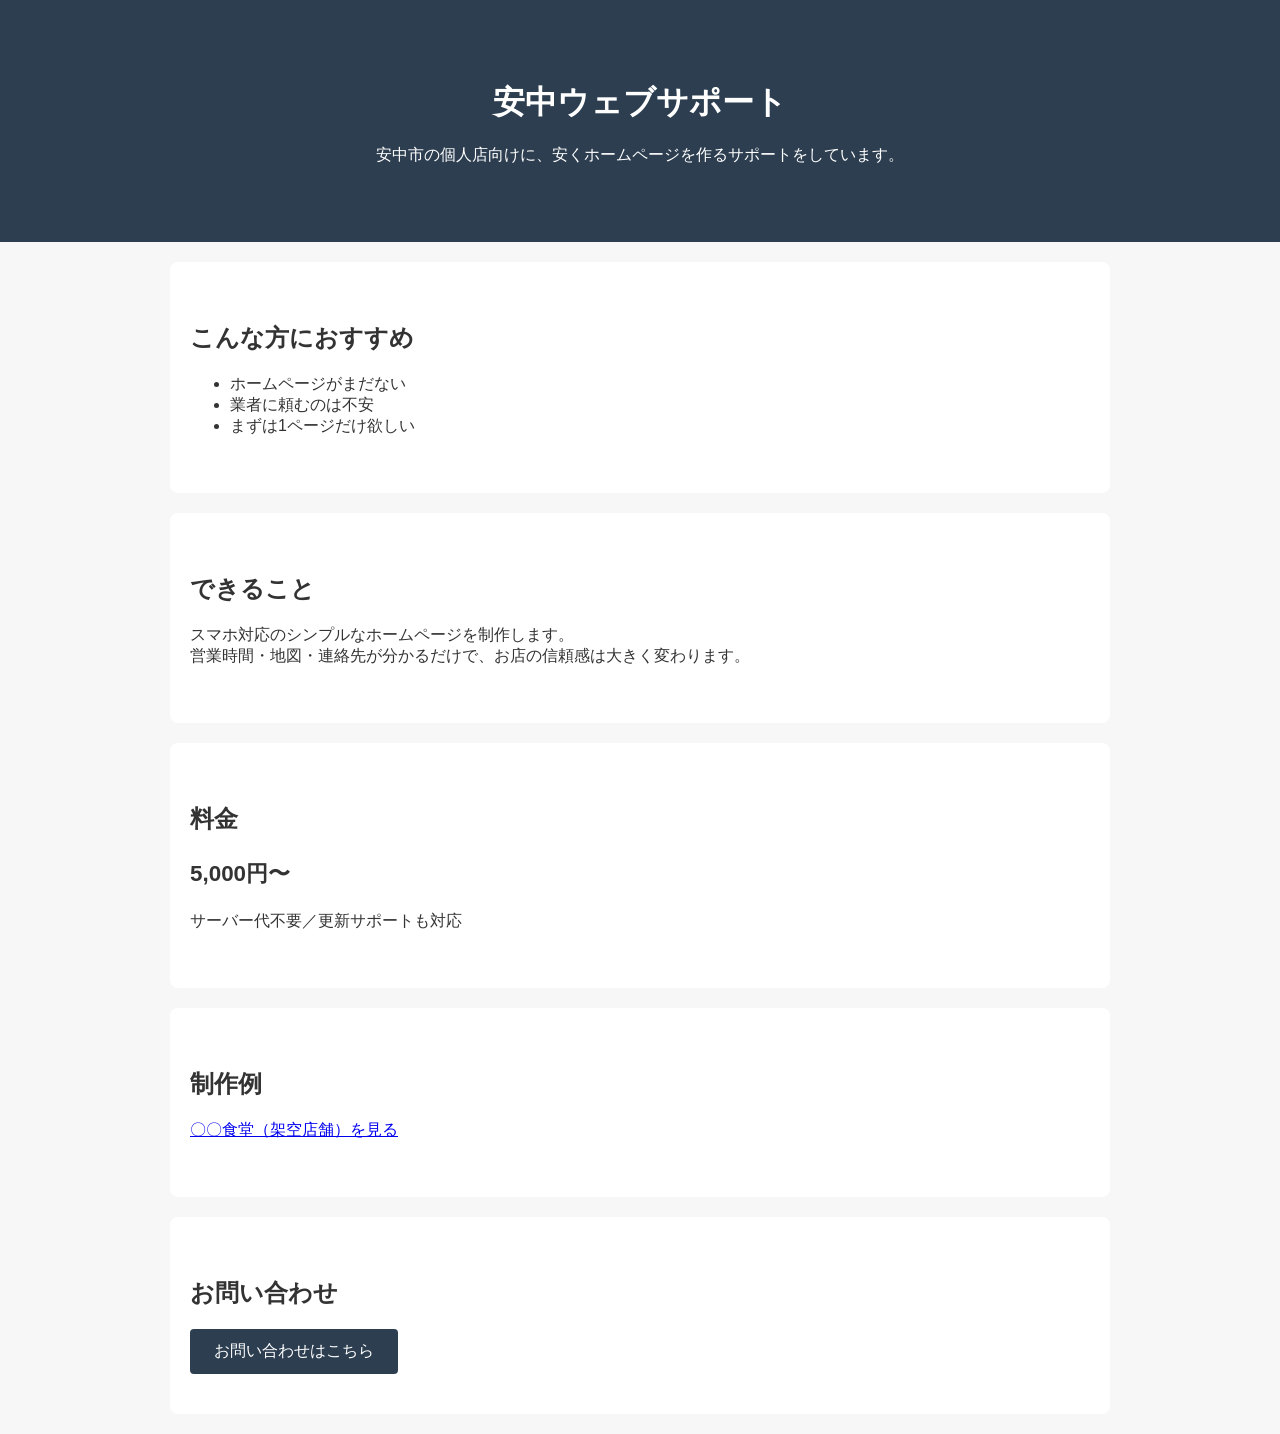
==== index.html @ d66e2549 "Add initial structure for Japanese support website" ====
<!DOCTYPE html>
<html lang="ja">
<head>
  <meta charset="UTF-8">
  <meta name="viewport" content="width=device-width, initial-scale=1.0">
  <title>地域密着ホームページサポート</title>
 <style>
  body {
    font-family: "Hiragino Kaku Gothic ProN", "Noto Sans JP", sans-serif;
    margin: 0;
    background: #f7f7f7;
    color: #333;
  }
  header {
    background: #2c3e50;
    color: #fff;
    padding: 60px 20px;
    text-align: center;
  }
  section {
    background: #fff;
    margin: 20px auto;
    padding: 40px 20px;
    max-width: 900px;
    border-radius: 8px;
  }
  h1, h2 {
    margin-bottom: 20px;
  }
  .btn {
    display: inline-block;
    padding: 12px 24px;
    background: #2c3e50;
    color: #fff;
    text-decoration: none;
    border-radius: 4px;
  }
  .price {
    font-size: 1.4em;
    font-weight: bold;
  }
</style>

</head>
<body>

<header>
  <h1>安中ウェブサポート</h1>
  <p>安中市の個人店向けに、安くホームページを作るサポートをしています。</p>
</header>

<section>
  <h2>こんな方におすすめ</h2>
  <ul>
    <li>ホームページがまだない</li>
    <li>業者に頼むのは不安</li>
    <li>まずは1ページだけ欲しい</li>
  </ul>
</section>

<section>
  <h2>できること</h2>
  <p>
    スマホ対応のシンプルなホームページを制作します。<br>
    営業時間・地図・連絡先が分かるだけで、お店の信頼感は大きく変わります。
  </p>
</section>

<section>
  <h2>料金</h2>
  <p class="price">5,000円〜</p>
  <p>サーバー代不要／更新サポートも対応</p>
</section>

  <section>
  <h2>制作例</h2>
  <p>
    <a href="sample.html">〇〇食堂（架空店舗）を見る</a>
  </p>
</section>

<section>
  <h2>お問い合わせ</h2>
  <a class="btn" href="#">お問い合わせはこちら</a>
</section>


</body>
</html>
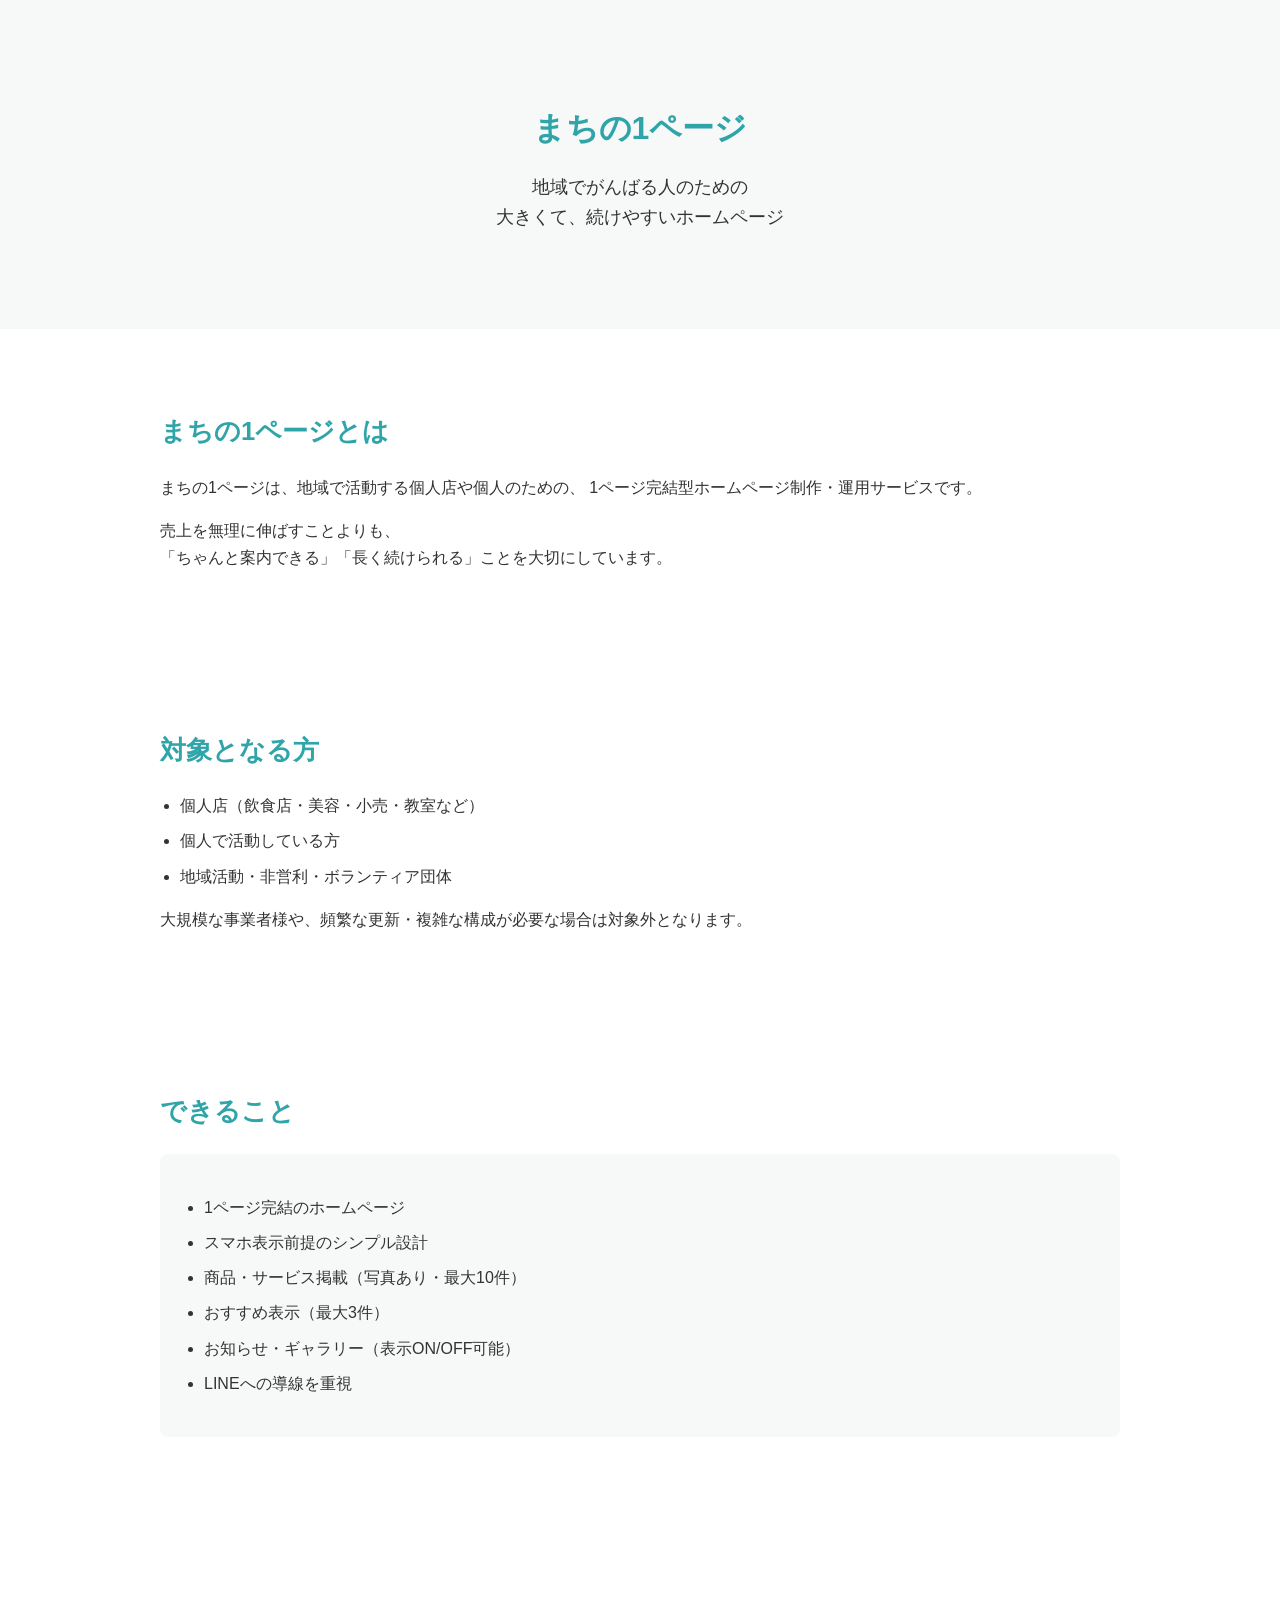
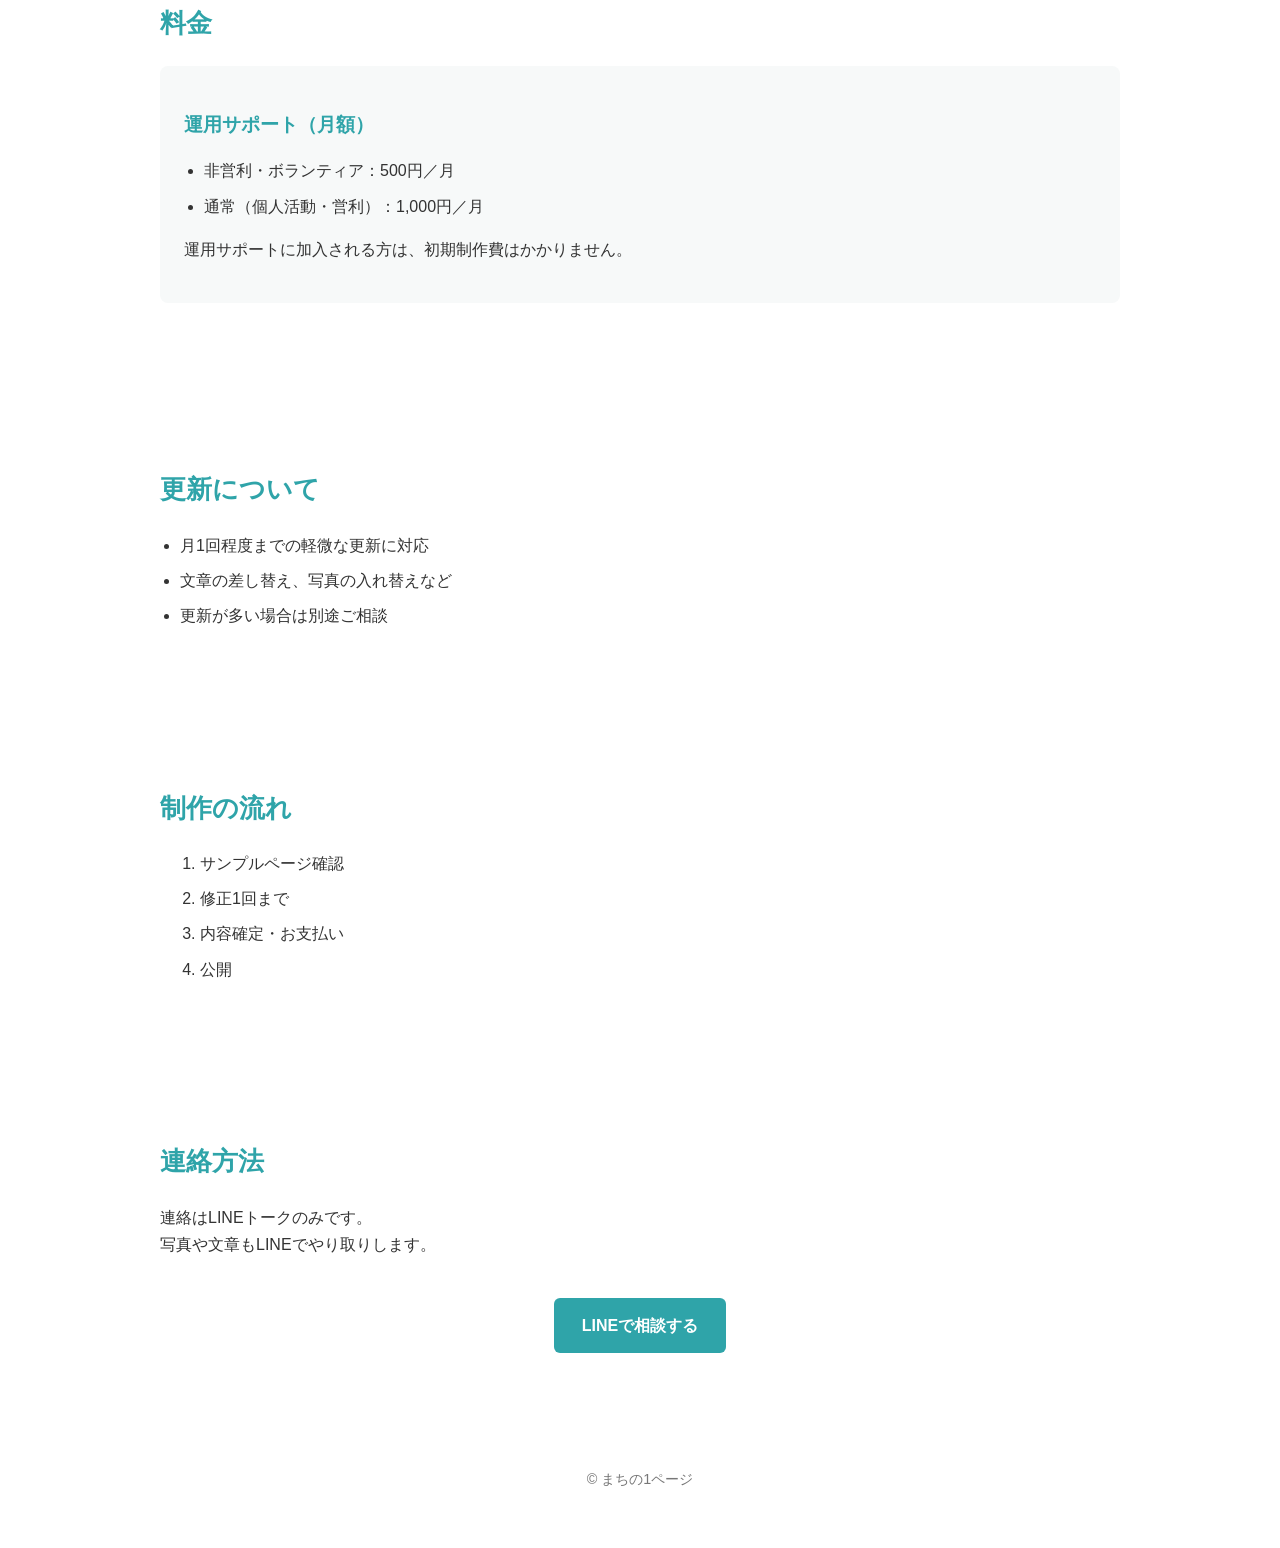
==== commit 59cdb2a2: "Update index.html" ====
--- a/index.html
+++ b/index.html
@@ -3,87 +3,206 @@
 <head>
   <meta charset="UTF-8">
   <meta name="viewport" content="width=device-width, initial-scale=1.0">
-  <title>地域密着ホームページサポート</title>
- <style>
-  body {
-    font-family: "Hiragino Kaku Gothic ProN", "Noto Sans JP", sans-serif;
-    margin: 0;
-    background: #f7f7f7;
-    color: #333;
-  }
-  header {
-    background: #2c3e50;
-    color: #fff;
-    padding: 60px 20px;
-    text-align: center;
-  }
-  section {
-    background: #fff;
-    margin: 20px auto;
-    padding: 40px 20px;
-    max-width: 900px;
-    border-radius: 8px;
-  }
-  h1, h2 {
-    margin-bottom: 20px;
-  }
-  .btn {
-    display: inline-block;
-    padding: 12px 24px;
-    background: #2c3e50;
-    color: #fff;
-    text-decoration: none;
-    border-radius: 4px;
-  }
-  .price {
-    font-size: 1.4em;
-    font-weight: bold;
-  }
-</style>
-
+  <title>まちの1ページ｜地域でがんばる人のための小さなホームページ</title>
+  <meta name="description" content="まちの1ページは、地域でがんばる個人店や個人活動のための、1ページ完結型ホームページ制作・運用サービスです。">
+  <style>
+    :root {
+      --main-color: #2FA4A9;
+      --text-color: #333;
+      --bg-color: #ffffff;
+      --sub-bg: #f7f9f9;
+    }
+
+    body {
+      margin: 0;
+      font-family: -apple-system, BlinkMacSystemFont, "Helvetica Neue", Arial, sans-serif;
+      color: var(--text-color);
+      background: var(--bg-color);
+      line-height: 1.7;
+    }
+
+    section {
+      padding: 60px 20px;
+      max-width: 960px;
+      margin: 0 auto;
+    }
+
+    h1, h2 {
+      color: var(--main-color);
+      margin-bottom: 20px;
+    }
+
+    h1 {
+      font-size: 2rem;
+    }
+
+    h2 {
+      font-size: 1.6rem;
+    }
+
+    p {
+      margin-bottom: 16px;
+    }
+
+    .hero {
+      background: var(--sub-bg);
+      text-align: center;
+      padding: 80px 20px;
+    }
+
+    .hero h1 {
+      margin-bottom: 10px;
+    }
+
+    .hero p {
+      font-size: 1.1rem;
+    }
+
+    .box {
+      background: var(--sub-bg);
+      padding: 24px;
+      border-radius: 8px;
+      margin-bottom: 24px;
+    }
+
+    ul {
+      padding-left: 20px;
+    }
+
+    li {
+      margin-bottom: 8px;
+    }
+
+    .price {
+      font-size: 1.2rem;
+      font-weight: bold;
+      color: var(--main-color);
+    }
+
+    .cta {
+      text-align: center;
+      margin-top: 40px;
+    }
+
+    .cta a {
+      display: inline-block;
+      padding: 14px 28px;
+      background: var(--main-color);
+      color: #fff;
+      text-decoration: none;
+      border-radius: 6px;
+      font-weight: bold;
+    }
+
+    footer {
+      text-align: center;
+      padding: 40px 20px;
+      font-size: 0.9rem;
+      color: #777;
+    }
+  </style>
 </head>
 <body>
 
-<header>
-  <h1>安中ウェブサポート</h1>
-  <p>安中市の個人店向けに、安くホームページを作るサポートをしています。</p>
-</header>
-
-<section>
-  <h2>こんな方におすすめ</h2>
-  <ul>
-    <li>ホームページがまだない</li>
-    <li>業者に頼むのは不安</li>
-    <li>まずは1ページだけ欲しい</li>
-  </ul>
-</section>
-
-<section>
-  <h2>できること</h2>
-  <p>
-    スマホ対応のシンプルなホームページを制作します。<br>
-    営業時間・地図・連絡先が分かるだけで、お店の信頼感は大きく変わります。
-  </p>
-</section>
-
-<section>
-  <h2>料金</h2>
-  <p class="price">5,000円〜</p>
-  <p>サーバー代不要／更新サポートも対応</p>
-</section>
-
-  <section>
-  <h2>制作例</h2>
-  <p>
-    <a href="sample.html">〇〇食堂（架空店舗）を見る</a>
-  </p>
-</section>
-
-<section>
-  <h2>お問い合わせ</h2>
-  <a class="btn" href="#">お問い合わせはこちら</a>
-</section>
-
+  <!-- ヒーロー -->
+  <div class="hero">
+    <h1>まちの1ページ</h1>
+    <p>地域でがんばる人のための<br>大きくて、続けやすいホームページ</p>
+  </div>
+
+  <!-- サービス概要 -->
+  <section>
+    <h2>まちの1ページとは</h2>
+    <p>
+      まちの1ページは、地域で活動する個人店や個人のための、
+      1ページ完結型ホームページ制作・運用サービスです。
+    </p>
+    <p>
+      売上を無理に伸ばすことよりも、<br>
+      「ちゃんと案内できる」「長く続けられる」ことを大切にしています。
+    </p>
+  </section>
+
+  <!-- 対象 -->
+  <section>
+    <h2>対象となる方</h2>
+    <ul>
+      <li>個人店（飲食店・美容・小売・教室など）</li>
+      <li>個人で活動している方</li>
+      <li>地域活動・非営利・ボランティア団体</li>
+    </ul>
+    <p>
+      大規模な事業者様や、頻繁な更新・複雑な構成が必要な場合は対象外となります。
+    </p>
+  </section>
+
+  <!-- 内容 -->
+  <section>
+    <h2>できること</h2>
+    <div class="box">
+      <ul>
+        <li>1ページ完結のホームページ</li>
+        <li>スマホ表示前提のシンプル設計</li>
+        <li>商品・サービス掲載（写真あり・最大10件）</li>
+        <li>おすすめ表示（最大3件）</li>
+        <li>お知らせ・ギャラリー（表示ON/OFF可能）</li>
+        <li>LINEへの導線を重視</li>
+      </ul>
+    </div>
+  </section>
+
+  <!-- 料金 -->
+  <section>
+    <h2>料金</h2>
+    <div class="box">
+      <p class="price">運用サポート（月額）</p>
+      <ul>
+        <li>非営利・ボランティア：500円／月</li>
+        <li>通常（個人活動・営利）：1,000円／月</li>
+      </ul>
+      <p>
+        運用サポートに加入される方は、初期制作費はかかりません。
+      </p>
+    </div>
+  </section>
+
+  <!-- 更新 -->
+  <section>
+    <h2>更新について</h2>
+    <ul>
+      <li>月1回程度までの軽微な更新に対応</li>
+      <li>文章の差し替え、写真の入れ替えなど</li>
+      <li>更新が多い場合は別途ご相談</li>
+    </ul>
+  </section>
+
+  <!-- 流れ -->
+  <section>
+    <h2>制作の流れ</h2>
+    <ol>
+      <li>サンプルページ確認</li>
+      <li>修正1回まで</li>
+      <li>内容確定・お支払い</li>
+      <li>公開</li>
+    </ol>
+  </section>
+
+  <!-- 連絡 -->
+  <section>
+    <h2>連絡方法</h2>
+    <p>
+      連絡はLINEトークのみです。<br>
+      写真や文章もLINEでやり取りします。
+    </p>
+
+    <div class="cta">
+      <a href="#">LINEで相談する</a>
+    </div>
+  </section>
+
+  <footer>
+    <p>© まちの1ページ</p>
+  </footer>
 
 </body>
-</html>
+</html>
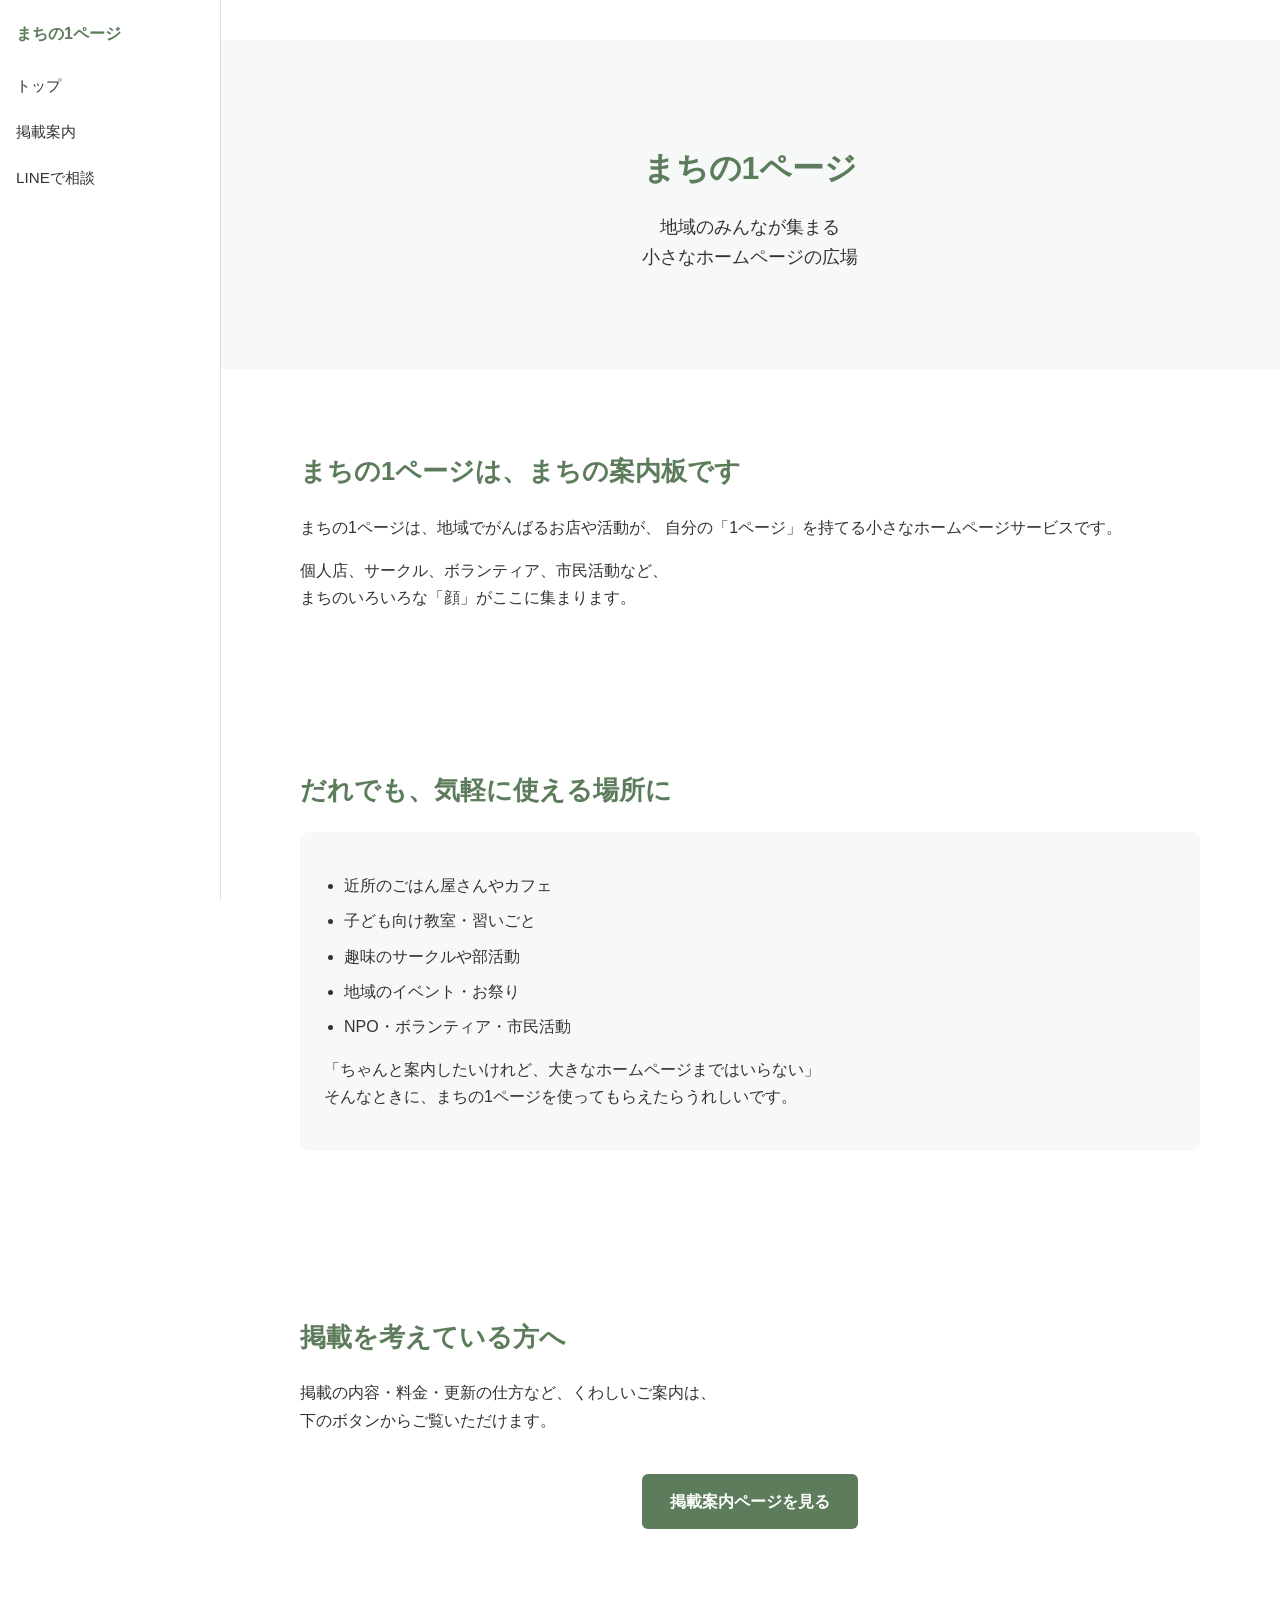
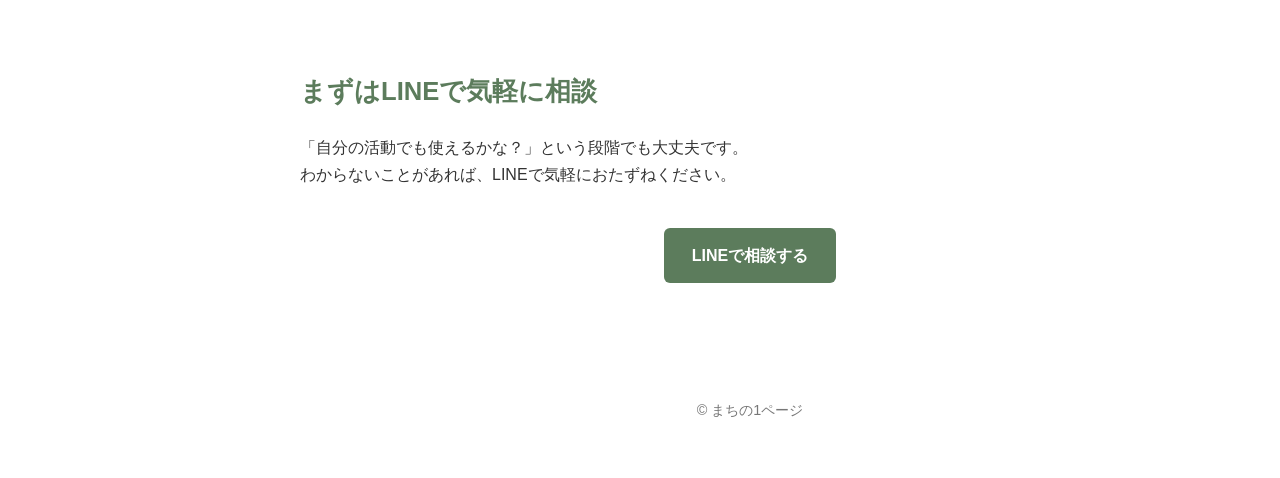
==== commit c20dae4f: "レスポンシブ" ====
--- a/index.html
+++ b/index.html
@@ -3,198 +3,86 @@
 <head>
   <meta charset="UTF-8">
   <meta name="viewport" content="width=device-width, initial-scale=1.0">
-  <title>まちの1ページ｜地域でがんばる人のための小さなホームページ</title>
-  <meta name="description" content="まちの1ページは、地域でがんばる個人店や個人活動のための、1ページ完結型ホームページ制作・運用サービスです。">
-  <style>
-    :root {
-      --main-color: #2FA4A9;
-      --text-color: #333;
-      --bg-color: #ffffff;
-      --sub-bg: #f7f9f9;
-    }
-
-    body {
-      margin: 0;
-      font-family: -apple-system, BlinkMacSystemFont, "Helvetica Neue", Arial, sans-serif;
-      color: var(--text-color);
-      background: var(--bg-color);
-      line-height: 1.7;
-    }
-
-    section {
-      padding: 60px 20px;
-      max-width: 960px;
-      margin: 0 auto;
-    }
-
-    h1, h2 {
-      color: var(--main-color);
-      margin-bottom: 20px;
-    }
-
-    h1 {
-      font-size: 2rem;
-    }
-
-    h2 {
-      font-size: 1.6rem;
-    }
-
-    p {
-      margin-bottom: 16px;
-    }
-
-    .hero {
-      background: var(--sub-bg);
-      text-align: center;
-      padding: 80px 20px;
-    }
-
-    .hero h1 {
-      margin-bottom: 10px;
-    }
-
-    .hero p {
-      font-size: 1.1rem;
-    }
-
-    .box {
-      background: var(--sub-bg);
-      padding: 24px;
-      border-radius: 8px;
-      margin-bottom: 24px;
-    }
-
-    ul {
-      padding-left: 20px;
-    }
-
-    li {
-      margin-bottom: 8px;
-    }
-
-    .price {
-      font-size: 1.2rem;
-      font-weight: bold;
-      color: var(--main-color);
-    }
-
-    .cta {
-      text-align: center;
-      margin-top: 40px;
-    }
-
-    .cta a {
-      display: inline-block;
-      padding: 14px 28px;
-      background: var(--main-color);
-      color: #fff;
-      text-decoration: none;
-      border-radius: 6px;
-      font-weight: bold;
-    }
-
-    footer {
-      text-align: center;
-      padding: 40px 20px;
-      font-size: 0.9rem;
-      color: #777;
-    }
-  </style>
+  <link rel="stylesheet" href="style.css">
+  <title>まちの1ページ｜地域のお店や活動の紹介ページ</title>
+  <meta name="description" content="まちの1ページは、地域でがんばる個人店・活動・サークルなど、まちのみんなの小さなホームページが集まる場所です。">
 </head>
 <body>
+  <header class="site-header">
+    <div class="site-header__inner">
+      <div class="site-logo">
+        <a href="index.html">まちの1ページ</a>
+      </div>
+      <button class="menu-toggle" aria-label="メニューを開く・閉じる" aria-expanded="false">
+        <span></span>
+        <span></span>
+        <span></span>
+      </button>
+      <nav class="site-nav">
+        <a href="index.html">トップ</a>
+        <a href="guide.html">掲載案内</a>
+        <a href="#contact">LINEで相談</a>
+      </nav>
+    </div>
+  </header>
 
-  <!-- ヒーロー -->
+  <div class="page-content">
+  <!-- ヒーロー：地域のみんなの入口 -->
   <div class="hero">
     <h1>まちの1ページ</h1>
-    <p>地域でがんばる人のための<br>大きくて、続けやすいホームページ</p>
+    <p>地域のみんなが集まる<br>小さなホームページの広場</p>
   </div>
 
-  <!-- サービス概要 -->
+  <!-- このサイトについて -->
   <section>
-    <h2>まちの1ページとは</h2>
+    <h2>まちの1ページは、まちの案内板です</h2>
     <p>
-      まちの1ページは、地域で活動する個人店や個人のための、
-      1ページ完結型ホームページ制作・運用サービスです。
+      まちの1ページは、地域でがんばるお店や活動が、
+      自分の「1ページ」を持てる小さなホームページサービスです。
     </p>
     <p>
-      売上を無理に伸ばすことよりも、<br>
-      「ちゃんと案内できる」「長く続けられる」ことを大切にしています。
+      個人店、サークル、ボランティア、市民活動など、<br>
+      まちのいろいろな「顔」がここに集まります。
     </p>
   </section>
 
-  <!-- 対象 -->
+  <!-- こんな人たちが使えます -->
   <section>
-    <h2>対象となる方</h2>
-    <ul>
-      <li>個人店（飲食店・美容・小売・教室など）</li>
-      <li>個人で活動している方</li>
-      <li>地域活動・非営利・ボランティア団体</li>
-    </ul>
-    <p>
-      大規模な事業者様や、頻繁な更新・複雑な構成が必要な場合は対象外となります。
-    </p>
-  </section>
-
-  <!-- 内容 -->
-  <section>
-    <h2>できること</h2>
+    <h2>だれでも、気軽に使える場所に</h2>
     <div class="box">
       <ul>
-        <li>1ページ完結のホームページ</li>
-        <li>スマホ表示前提のシンプル設計</li>
-        <li>商品・サービス掲載（写真あり・最大10件）</li>
-        <li>おすすめ表示（最大3件）</li>
-        <li>お知らせ・ギャラリー（表示ON/OFF可能）</li>
-        <li>LINEへの導線を重視</li>
-      </ul>
-    </div>
-  </section>
-
-  <!-- 料金 -->
-  <section>
-    <h2>料金</h2>
-    <div class="box">
-      <p class="price">運用サポート（月額）</p>
-      <ul>
-        <li>非営利・ボランティア：500円／月</li>
-        <li>通常（個人活動・営利）：1,000円／月</li>
+        <li>近所のごはん屋さんやカフェ</li>
+        <li>子ども向け教室・習いごと</li>
+        <li>趣味のサークルや部活動</li>
+        <li>地域のイベント・お祭り</li>
+        <li>NPO・ボランティア・市民活動</li>
       </ul>
       <p>
-        運用サポートに加入される方は、初期制作費はかかりません。
+        「ちゃんと案内したいけれど、大きなホームページまではいらない」<br>
+        そんなときに、まちの1ページを使ってもらえたらうれしいです。
       </p>
     </div>
   </section>
 
-  <!-- 更新 -->
+  <!-- 掲載したい方へ（案内ページへの導線） -->
   <section>
-    <h2>更新について</h2>
-    <ul>
-      <li>月1回程度までの軽微な更新に対応</li>
-      <li>文章の差し替え、写真の入れ替えなど</li>
-      <li>更新が多い場合は別途ご相談</li>
-    </ul>
+    <h2>掲載を考えている方へ</h2>
+    <p>
+      掲載の内容・料金・更新の仕方など、くわしいご案内は、<br>
+      下のボタンからご覧いただけます。
+    </p>
+    <div class="cta">
+      <a href="guide.html">掲載案内ページを見る</a>
+    </div>
   </section>
 
-  <!-- 流れ -->
-  <section>
-    <h2>制作の流れ</h2>
-    <ol>
-      <li>サンプルページ確認</li>
-      <li>修正1回まで</li>
-      <li>内容確定・お支払い</li>
-      <li>公開</li>
-    </ol>
-  </section>
-
-  <!-- 連絡 -->
-  <section>
-    <h2>連絡方法</h2>
+  <!-- 連絡方法：TOPにも軽く載せる -->
+  <section id="contact">
+    <h2>まずはLINEで気軽に相談</h2>
     <p>
-      連絡はLINEトークのみです。<br>
-      写真や文章もLINEでやり取りします。
+      「自分の活動でも使えるかな？」という段階でも大丈夫です。<br>
+      わからないことがあれば、LINEで気軽におたずねください。
     </p>
-
     <div class="cta">
       <a href="#">LINEで相談する</a>
     </div>
@@ -204,5 +92,17 @@
     <p>© まちの1ページ</p>
   </footer>
 
+  </div>
+  <script>
+    (function () {
+      var button = document.querySelector('.menu-toggle');
+      var body = document.body;
+      if (!button) return;
+      button.addEventListener('click', function () {
+        var isOpen = body.classList.toggle('nav-open');
+        button.setAttribute('aria-expanded', isOpen ? 'true' : 'false');
+      });
+    })();
+  </script>
 </body>
 </html>
--- a/style.css
+++ b/style.css
@@ -0,0 +1,216 @@
+:root {
+  --main-color: #5c7c5c;
+  --text-color: #333;
+  --bg-color: #ffffff;
+  --sub-bg: #f7f9f9;
+}
+
+body {
+  margin: 0;
+  font-family: -apple-system, BlinkMacSystemFont, "Helvetica Neue", Arial, sans-serif;
+  color: var(--text-color);
+  background: var(--bg-color);
+  line-height: 1.7;
+}
+
+/* 共通レイアウト */
+.site-header {
+  position: fixed;
+  top: 0;
+  left: 0;
+  right: 0;
+  z-index: 100;
+  background: #ffffff;
+  border-bottom: 1px solid #e0e0e0;
+}
+
+.site-header__inner {
+  max-width: 960px;
+  margin: 0 auto;
+  padding: 10px 16px;
+  display: flex;
+  align-items: center;
+  justify-content: space-between;
+}
+
+.site-logo a {
+  font-weight: bold;
+  color: var(--main-color);
+  text-decoration: none;
+}
+
+.menu-toggle {
+  width: 36px;
+  height: 32px;
+  border: none;
+  background: transparent;
+  padding: 0;
+  display: flex;
+  flex-direction: column;
+  justify-content: center;
+  gap: 5px;
+  cursor: pointer;
+}
+
+.menu-toggle span {
+  display: block;
+  height: 2px;
+  background: var(--text-color);
+  border-radius: 1px;
+}
+
+.site-nav {
+  position: absolute;
+  top: 100%;
+  right: 0;
+  left: 0;
+  background: #ffffff;
+  border-bottom: 1px solid #e0e0e0;
+  display: none;
+}
+
+.site-nav a {
+  display: block;
+  padding: 12px 16px;
+  border-top: 1px solid #f0f0f0;
+  color: var(--text-color);
+  text-decoration: none;
+  font-size: 0.95rem;
+}
+
+.site-nav a:hover {
+  background: var(--sub-bg);
+}
+
+body.nav-open .site-nav {
+  display: block;
+}
+
+/* コンテンツ余白（ヘッダー分のマージン） */
+.page-content {
+  padding-top: 70px;
+}
+
+section {
+  padding: 60px 20px;
+  max-width: 960px;
+  margin: 0 auto;
+}
+
+h1, h2 {
+  color: var(--main-color);
+  margin-bottom: 20px;
+}
+
+h1 {
+  font-size: 2rem;
+}
+
+h2 {
+  font-size: 1.6rem;
+}
+
+p {
+  margin-bottom: 16px;
+}
+
+.hero {
+  background: var(--sub-bg);
+  text-align: center;
+  padding: 80px 20px;
+}
+
+.hero h1 {
+  margin-bottom: 10px;
+}
+
+.hero p {
+  font-size: 1.1rem;
+}
+
+.box {
+  background: var(--sub-bg);
+  padding: 24px;
+  border-radius: 8px;
+  margin-bottom: 24px;
+}
+
+ul {
+  padding-left: 20px;
+}
+
+li {
+  margin-bottom: 8px;
+}
+
+.price {
+  font-size: 1.2rem;
+  font-weight: bold;
+  color: var(--main-color);
+}
+
+.cta {
+  text-align: center;
+  margin-top: 40px;
+}
+
+.cta a {
+  display: inline-block;
+  padding: 14px 28px;
+  background: var(--main-color);
+  color: #fff;
+  text-decoration: none;
+  border-radius: 6px;
+  font-weight: bold;
+}
+
+footer {
+  text-align: center;
+  padding: 40px 20px;
+  font-size: 0.9rem;
+  color: #777;
+}
+
+/* PCレイアウト（左側固定メニュー） */
+@media (min-width: 960px) {
+  .site-header {
+    top: 0;
+    bottom: 0;
+    width: 220px;
+    border-bottom: none;
+    border-right: 1px solid #e0e0e0;
+  }
+
+  .site-header__inner {
+    flex-direction: column;
+    align-items: flex-start;
+    padding: 20px 16px;
+  }
+
+  .menu-toggle {
+    display: none;
+  }
+
+  .site-nav {
+    position: static;
+    display: block;
+    width: 100%;
+    border-bottom: none;
+    margin-top: 16px;
+  }
+
+  .site-nav a {
+    border-top: none;
+    padding: 10px 0;
+  }
+
+  .page-content {
+    padding-top: 40px;
+    margin-left: 220px;
+  }
+
+  section {
+    max-width: 900px;
+  }
+}
+
